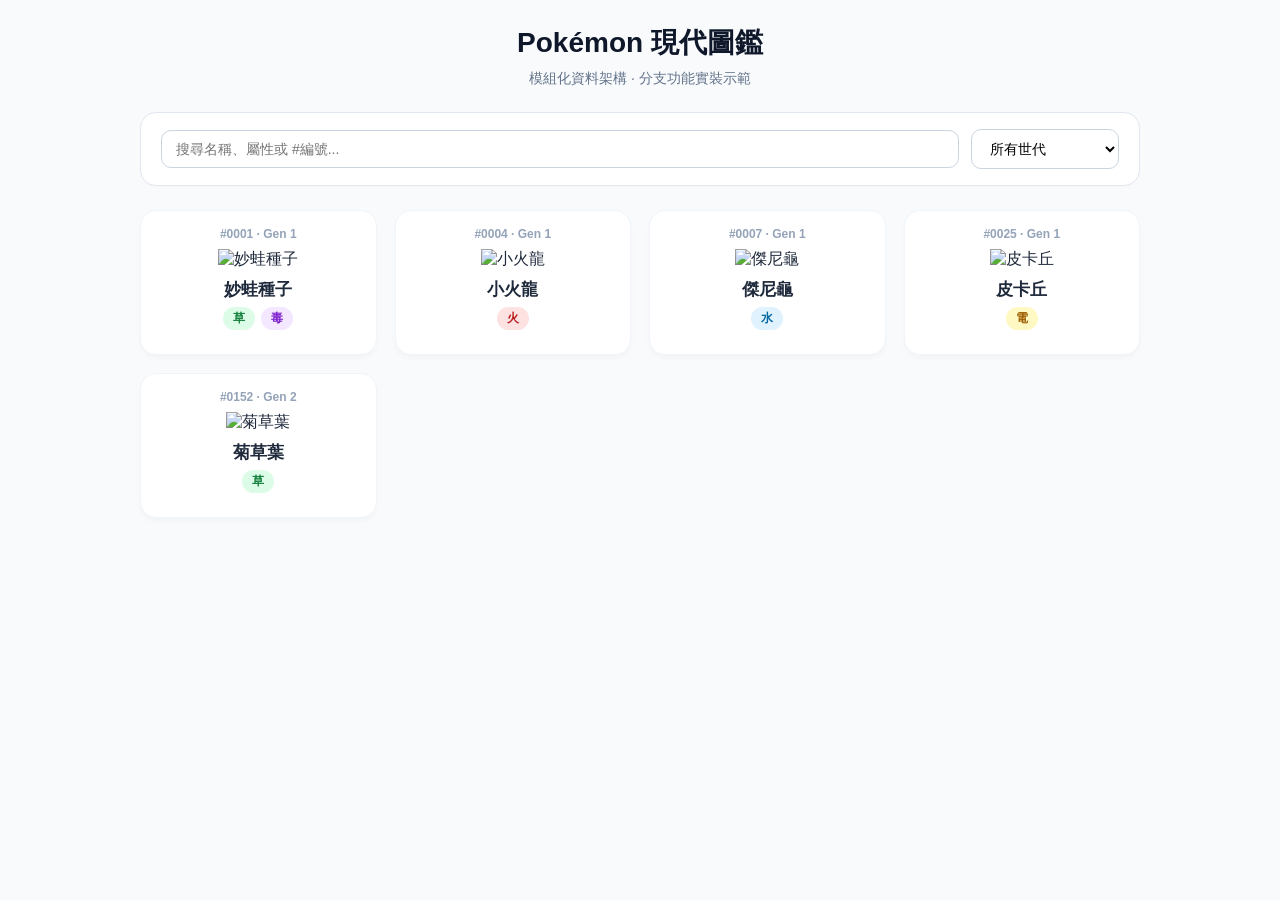
==== public/index.html @ a0d3658e "feat: 新增寶可夢卡片詳細彈窗與能力值長條圖" ====
<!DOCTYPE html>
<html lang="zh-TW">
<head>
  <meta charset="UTF-8">
  <meta name="viewport" content="width=device-width, initial-scale=1.0">
  <title>Pokémon 現代圖鑑系統</title>
  <style>
    * { box-sizing: border-box; margin: 0; padding: 0; font-family: -apple-system, BlinkMacSystemFont, "Segoe UI", Roboto, sans-serif; }
    body { background-color: #f8fafc; color: #1e293b; padding: 24px; }
    .container { max-width: 1000px; margin: 0 auto; }
    header { text-align: center; margin-bottom: 24px; }
    h1 { font-size: 28px; font-weight: 800; color: #0f172a; margin-bottom: 8px; }
    p.subtitle { font-size: 14px; color: #64748b; }
    
    .filter-panel { background: white; border: 1px solid #e2e8f0; border-radius: 16px; padding: 16px 20px; margin-bottom: 24px; box-shadow: 0 1px 3px rgba(0,0,0,0.02); display: flex; flex-wrap: wrap; gap: 12px; align-items: center; }
    input[type="text"] { flex: 1; min-width: 220px; padding: 10px 14px; border: 1px solid #cbd5e1; border-radius: 10px; font-size: 14px; outline: none; }
    input[type="text"]:focus { border-color: #3b82f6; }
    select { padding: 10px 14px; border: 1px solid #cbd5e1; border-radius: 10px; font-size: 14px; background: white; outline: none; cursor: pointer; }
    
    .grid { display: grid; grid-template-columns: repeat(auto-fill, minmax(220px, 1fr)); gap: 18px; }
    .card { background: white; border-radius: 16px; padding: 16px; border: 1px solid #f1f5f9; box-shadow: 0 4px 6px -1px rgba(0,0,0,0.03); text-align: center; cursor: pointer; transition: transform 0.15s ease, box-shadow 0.15s ease; position: relative; }
    .card:hover { transform: translateY(-4px); box-shadow: 0 10px 15px -3px rgba(0,0,0,0.06); }
    .card img { width: 130px; height: 130px; object-fit: contain; margin: 8px 0; }
    .dex-num { font-size: 12px; font-weight: 700; color: #94a3b8; }
    .name { font-size: 17px; font-weight: 700; color: #1e293b; margin-bottom: 6px; }
    .types { display: flex; justify-content: center; gap: 6px; margin-bottom: 8px; }
    .badge { padding: 3px 10px; border-radius: 20px; font-size: 12px; font-weight: 600; }
    
    .type-grass { background: #dcfce7; color: #15803d; }
    .type-poison { background: #f3e8ff; color: #7e22ce; }
    .type-fire { background: #fee2e2; color: #b91c1c; }
    .type-water { background: #e0f2fe; color: #0369a1; }
    .type-electric { background: #fef9c3; color: #a16207; }

    /* Modal 詳細視窗 */
    .modal-overlay { position: fixed; top: 0; left: 0; width: 100vw; height: 100vh; background: rgba(15, 23, 42, 0.4); display: none; justify-content: center; align-items: center; z-index: 100; backdrop-filter: blur(4px); }
    .modal-content { background: white; border-radius: 24px; max-width: 460px; width: 90%; padding: 24px; position: relative; box-shadow: 0 20px 25px -5px rgba(0,0,0,0.1); }
    .close-btn { position: absolute; top: 16px; right: 16px; border: none; background: #f1f5f9; width: 32px; height: 32px; border-radius: 50%; cursor: pointer; font-size: 16px; line-height: 32px; color: #64748b; }
    .stat-bar-container { margin: 8px 0; font-size: 13px; }
    .stat-label-row { display: flex; justify-content: space-between; margin-bottom: 2px; }
    .bar-bg { width: 100%; height: 8px; background: #f1f5f9; border-radius: 4px; overflow: hidden; }
    .bar-fill { height: 100%; background: #3b82f6; border-radius: 4px; }
  </style>
</head>
<body>
  <div class="container">
    <header>
      <h1>Pokémon 現代圖鑑</h1>
      <p class="subtitle">模組化資料架構 · 分支功能實裝示範</p>
    </header>

    <div class="filter-panel">
      <input type="text" id="searchInput" placeholder="搜尋名稱、屬性或 #編號...">
      <select id="genSelect">
        <option value="all">所有世代</option>
        <option value="1">第一世代 (關都)</option>
        <option value="2">第二世代 (城都)</option>
      </select>
    </div>

    <div class="grid" id="pokemonGrid"></div>
  </div>

  <!-- 詳細彈窗 -->
  <div class="modal-overlay" id="modalOverlay">
    <div class="modal-content" id="modalContent"></div>
  </div>

  <script>
    const pokemons = [
      { id: 1, name: "妙蛙種子", en: "Bulbasaur", gen: 1, types: ["草", "毒"], hp: 45, atk: 49, def: 49, spAtk: 65, spDef: 65, spd: 45, strong: ["水", "地面", "岩石"], weak: ["火", "冰", "飛行", "超能力"], img: "https://raw.githubusercontent.com/PokeAPI/sprites/master/sprites/pokemon/other/official-artwork/1.png" },
      { id: 4, name: "小火龍", en: "Charmander", gen: 1, types: ["火"], hp: 39, atk: 52, def: 43, spAtk: 60, spDef: 50, spd: 65, strong: ["草", "冰", "蟲", "鋼"], weak: ["水", "地面", "岩石"], img: "https://raw.githubusercontent.com/PokeAPI/sprites/master/sprites/pokemon/other/official-artwork/4.png" },
      { id: 7, name: "傑尼龜", en: "Squirtle", gen: 1, types: ["水"], hp: 44, atk: 48, def: 65, spAtk: 50, spDef: 64, spd: 43, strong: ["火", "地面", "岩石"], weak: ["電", "草"], img: "https://raw.githubusercontent.com/PokeAPI/sprites/master/sprites/pokemon/other/official-artwork/7.png" },
      { id: 25, name: "皮卡丘", en: "Pikachu", gen: 1, types: ["電"], hp: 35, atk: 55, def: 40, spAtk: 50, spDef: 50, spd: 90, strong: ["水", "飛行"], weak: ["地面"], img: "https://raw.githubusercontent.com/PokeAPI/sprites/master/sprites/pokemon/other/official-artwork/25.png" },
      { id: 152, name: "菊草葉", en: "Chikorita", gen: 2, types: ["草"], hp: 45, atk: 49, def: 65, spAtk: 49, spDef: 65, spd: 45, strong: ["水", "地面", "岩石"], weak: ["火", "冰", "飛行", "蟲", "毒"], img: "https://raw.githubusercontent.com/PokeAPI/sprites/master/sprites/pokemon/other/official-artwork/152.png" }
    ];

    const typeClassMap = { "草": "type-grass", "毒": "type-poison", "火": "type-fire", "水": "type-water", "電": "type-electric" };

    function render(list) {
      const grid = document.getElementById("pokemonGrid");
      grid.innerHTML = list.map(p => `
        <div class="card" onclick="openModal(${p.id})">
          <div class="dex-num">#${String(p.id).padStart(4, '0')} · Gen ${p.gen}</div>
          <img src="${p.img}" alt="${p.name}">
          <div class="name">${p.name}</div>
          <div class="types">
            ${p.types.map(t => `<span class="badge ${typeClassMap[t] || ''}">${t}</span>`).join('')}
          </div>
        </div>
      `).join('');
    }

    function openModal(id) {
      const p = pokemons.find(item => item.id === id);
      if (!p) return;
      const bst = p.hp + p.atk + p.def + p.spAtk + p.spDef + p.spd;
      const modal = document.getElementById("modalContent");
      modal.innerHTML = `
        <button class="close-btn" onclick="closeModal()">✕</button>
        <div style="text-align: center;">
          <div class="dex-num">#${String(p.id).padStart(4, '0')}</div>
          <h2 style="font-size:22px;margin:4px 0;">${p.name} <span style="font-size:14px;color:#94a3b8;font-weight:normal;">${p.en}</span></h2>
          <div class="types" style="margin-bottom:12px;">
            ${p.types.map(t => `<span class="badge ${typeClassMap[t] || ''}">${t}</span>`).join('')}
          </div>
          <img src="${p.img}" style="width:140px;height:140px;object-fit:contain;" />
        </div>
        
        <div style="margin-top:16px;">
          <div style="font-size:13px;font-weight:700;margin-bottom:6px;">能力值數據 (總合 BST: ${bst})</div>
          ${createStatRow("HP 生命值", p.hp)}
          ${createStatRow("攻擊力", p.atk)}
          ${createStatRow("防禦力", p.def)}
          ${createStatRow("速度", p.spd)}
        </div>

        <div style="margin-top:14px;padding-top:12px;border-top:1px solid #f1f5f9;display:flex;justify-content:space-between;font-size:12px;">
          <div><strong style="color:#15803d;">剋制優勢:</strong> ${p.strong.join(' ')}</div>
          <div><strong style="color:#b91c1c;">被剋弱點:</strong> ${p.weak.join(' ')}</div>
        </div>
      `;
      document.getElementById("modalOverlay").style.display = "flex";
    }

    function createStatRow(label, val) {
      const percent = Math.min(100, Math.round((val / 150) * 100));
      return `
        <div class="stat-bar-container">
          <div class="stat-label-row"><span>${label}</span><strong>${val}</strong></div>
          <div class="bar-bg"><div class="bar-fill" style="width:${percent}%;"></div></div>
        </div>
      `;
    }

    function closeModal() {
      document.getElementById("modalOverlay").style.display = "none";
    }

    document.getElementById("modalOverlay").addEventListener("click", (e) => {
      if (e.target.id === "modalOverlay") closeModal();
    });

    function filterData() {
      const q = document.getElementById("searchInput").value.trim().toLowerCase();
      const gen = document.getElementById("genSelect").value;
      const res = pokemons.filter(p => {
        const matchGen = gen === "all" || p.gen === Number(gen);
        const matchText = p.name.includes(q) || p.en.toLowerCase().includes(q) || p.types.some(t => t.includes(q)) || String(p.id).includes(q);
        return matchGen && matchText;
      });
      render(res);
    }

    document.getElementById("searchInput").addEventListener("input", filterData);
    document.getElementById("genSelect").addEventListener("change", filterData);
    render(pokemons);
  </script>
</body>
</html>
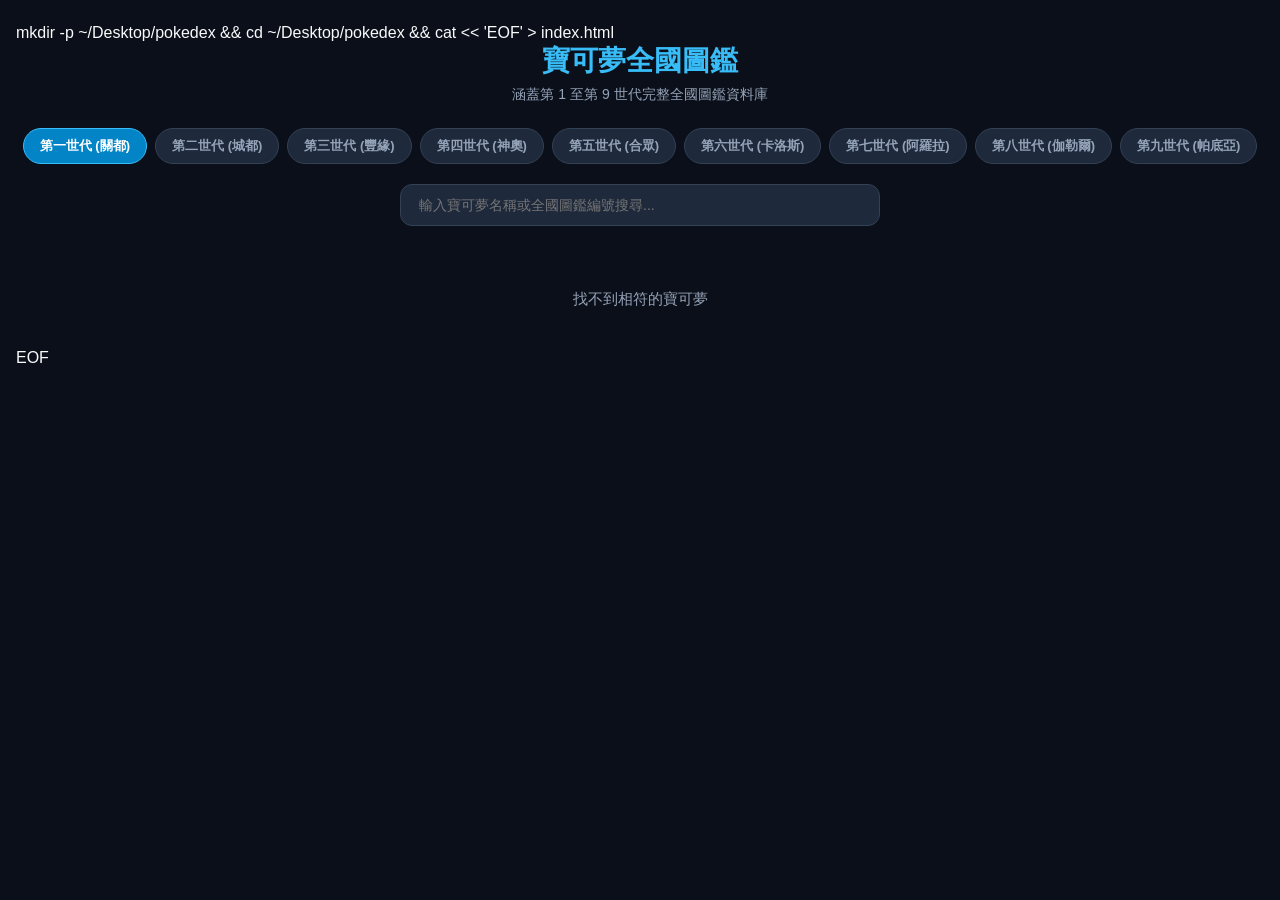
==== commit f3307100: "G1~Ｇ9 pokemon" ====
--- a/public/index.html
+++ b/public/index.html
@@ -1,160 +1,194 @@
+mkdir -p ~/Desktop/pokedex && cd ~/Desktop/pokedex && cat << 'EOF' > index.html
 <!DOCTYPE html>
 <html lang="zh-TW">
 <head>
   <meta charset="UTF-8">
   <meta name="viewport" content="width=device-width, initial-scale=1.0">
-  <title>Pokémon 現代圖鑑系統</title>
+  <title>寶可夢全世代全國圖鑑 (Gen 1 - Gen 9)</title>
   <style>
     * { box-sizing: border-box; margin: 0; padding: 0; font-family: -apple-system, BlinkMacSystemFont, "Segoe UI", Roboto, sans-serif; }
-    body { background-color: #f8fafc; color: #1e293b; padding: 24px; }
-    .container { max-width: 1000px; margin: 0 auto; }
+    body { background-color: #0b0f19; color: #f8fafc; padding: 24px 16px; min-height: 100vh; }
+    .container { max-width: 1240px; margin: 0 auto; }
     header { text-align: center; margin-bottom: 24px; }
-    h1 { font-size: 28px; font-weight: 800; color: #0f172a; margin-bottom: 8px; }
-    p.subtitle { font-size: 14px; color: #64748b; }
+    h1 { font-size: 28px; font-weight: 800; color: #38bdf8; margin-bottom: 6px; }
+    p.subtitle { font-size: 14px; color: #94a3b8; }
+
+    /* 世代選單 */
+    .gen-nav { display: flex; flex-wrap: wrap; justify-content: center; gap: 8px; margin-bottom: 20px; }
+    .gen-btn { background: #1e293b; color: #94a3b8; border: 1px solid #334155; padding: 8px 16px; border-radius: 20px; font-weight: 700; cursor: pointer; font-size: 13px; transition: all 0.2s ease; }
+    .gen-btn:hover { border-color: #38bdf8; color: #f8fafc; }
+    .gen-btn.active { background: #0284c7; color: #ffffff; border-color: #38bdf8; }
+
+    /* 搜尋列 */
+    .search-box { display: flex; justify-content: center; margin-bottom: 24px; }
+    .search-input { width: 100%; max-width: 480px; padding: 12px 18px; border-radius: 12px; background: #1e293b; border: 1px solid #334155; color: #f8fafc; font-size: 14px; outline: none; }
+    .search-input:focus { border-color: #38bdf8; }
+
+    /* 圖鑑卡片網格 */
+    .pokemon-grid { display: grid; grid-template-columns: repeat(auto-fill, minmax(220px, 1fr)); gap: 16px; }
+    .poke-card { background: #131b2e; border-radius: 16px; padding: 16px; border: 1px solid #233252; text-align: center; transition: transform 0.15s ease, border-color 0.15s ease; cursor: pointer; }
+    .poke-card:hover { transform: translateY(-3px); border-color: #38bdf8; }
+
+    .poke-id { font-size: 12px; font-weight: 700; color: #64748b; margin-bottom: 4px; }
+    .poke-img-wrap { width: 120px; height: 120px; margin: 0 auto 12px; background: #0b0f19; border-radius: 12px; display: flex; align-items: center; justify-content: center; padding: 8px; }
+    .poke-img { width: 100%; height: 100%; object-fit: contain; }
+    .poke-name { font-size: 16px; font-weight: 800; color: #f8fafc; margin-bottom: 8px; }
     
-    .filter-panel { background: white; border: 1px solid #e2e8f0; border-radius: 16px; padding: 16px 20px; margin-bottom: 24px; box-shadow: 0 1px 3px rgba(0,0,0,0.02); display: flex; flex-wrap: wrap; gap: 12px; align-items: center; }
-    input[type="text"] { flex: 1; min-width: 220px; padding: 10px 14px; border: 1px solid #cbd5e1; border-radius: 10px; font-size: 14px; outline: none; }
-    input[type="text"]:focus { border-color: #3b82f6; }
-    select { padding: 10px 14px; border: 1px solid #cbd5e1; border-radius: 10px; font-size: 14px; background: white; outline: none; cursor: pointer; }
-    
-    .grid { display: grid; grid-template-columns: repeat(auto-fill, minmax(220px, 1fr)); gap: 18px; }
-    .card { background: white; border-radius: 16px; padding: 16px; border: 1px solid #f1f5f9; box-shadow: 0 4px 6px -1px rgba(0,0,0,0.03); text-align: center; cursor: pointer; transition: transform 0.15s ease, box-shadow 0.15s ease; position: relative; }
-    .card:hover { transform: translateY(-4px); box-shadow: 0 10px 15px -3px rgba(0,0,0,0.06); }
-    .card img { width: 130px; height: 130px; object-fit: contain; margin: 8px 0; }
-    .dex-num { font-size: 12px; font-weight: 700; color: #94a3b8; }
-    .name { font-size: 17px; font-weight: 700; color: #1e293b; margin-bottom: 6px; }
-    .types { display: flex; justify-content: center; gap: 6px; margin-bottom: 8px; }
-    .badge { padding: 3px 10px; border-radius: 20px; font-size: 12px; font-weight: 600; }
-    
-    .type-grass { background: #dcfce7; color: #15803d; }
-    .type-poison { background: #f3e8ff; color: #7e22ce; }
-    .type-fire { background: #fee2e2; color: #b91c1c; }
-    .type-water { background: #e0f2fe; color: #0369a1; }
-    .type-electric { background: #fef9c3; color: #a16207; }
+    .type-tags { display: flex; justify-content: center; gap: 6px; flex-wrap: wrap; }
+    .type-tag { padding: 2px 8px; border-radius: 6px; font-size: 11px; font-weight: 700; color: #ffffff; }
 
-    /* Modal 詳細視窗 */
-    .modal-overlay { position: fixed; top: 0; left: 0; width: 100vw; height: 100vh; background: rgba(15, 23, 42, 0.4); display: none; justify-content: center; align-items: center; z-index: 100; backdrop-filter: blur(4px); }
-    .modal-content { background: white; border-radius: 24px; max-width: 460px; width: 90%; padding: 24px; position: relative; box-shadow: 0 20px 25px -5px rgba(0,0,0,0.1); }
-    .close-btn { position: absolute; top: 16px; right: 16px; border: none; background: #f1f5f9; width: 32px; height: 32px; border-radius: 50%; cursor: pointer; font-size: 16px; line-height: 32px; color: #64748b; }
-    .stat-bar-container { margin: 8px 0; font-size: 13px; }
-    .stat-label-row { display: flex; justify-content: space-between; margin-bottom: 2px; }
-    .bar-bg { width: 100%; height: 8px; background: #f1f5f9; border-radius: 4px; overflow: hidden; }
-    .bar-fill { height: 100%; background: #3b82f6; border-radius: 4px; }
+    /* 屬性顏色定義 */
+    .type-normal { background-color: #9fa19f; }
+    .type-fire { background-color: #e62829; }
+    .type-water { background-color: #2980ef; }
+    .type-grass { background-color: #3fa129; }
+    .type-electric { background-color: #fac000; color: #000; }
+    .type-ice { background-color: #3dcef3; color: #000; }
+    .type-fighting { background-color: #ff8000; }
+    .type-poison { background-color: #9141cb; }
+    .type-ground { background-color: #915121; }
+    .type-flying { background-color: #81b9ef; }
+    .type-psychic { background-color: #ef4179; }
+    .type-bug { background-color: #91a119; }
+    .type-rock { background-color: #afa981; }
+    .type-ghost { background-color: #704170; }
+    .type-dragon { background-color: #5060e1; }
+    .type-steel { background-color: #60a1b8; }
+    .type-dark { background-color: #50413f; }
+    .type-fairy { background-color: #ef70ef; }
+
+    .loading-text { text-align: center; color: #94a3b8; grid-column: 1 / -1; padding: 40px; font-size: 15px; }
   </style>
 </head>
 <body>
   <div class="container">
     <header>
-      <h1>Pokémon 現代圖鑑</h1>
-      <p class="subtitle">模組化資料架構 · 分支功能實裝示範</p>
+      <h1>寶可夢全國圖鑑</h1>
+      <p class="subtitle">涵蓋第 1 至第 9 世代完整全國圖鑑資料庫</p>
     </header>
 
-    <div class="filter-panel">
-      <input type="text" id="searchInput" placeholder="搜尋名稱、屬性或 #編號...">
-      <select id="genSelect">
-        <option value="all">所有世代</option>
-        <option value="1">第一世代 (關都)</option>
-        <option value="2">第二世代 (城都)</option>
-      </select>
+    <div class="gen-nav" id="genNav"></div>
+
+    <div class="search-box">
+      <input type="text" id="searchInput" class="search-input" placeholder="輸入寶可夢名稱或全國圖鑑編號搜尋...">
     </div>
 
-    <div class="grid" id="pokemonGrid"></div>
-  </div>
-
-  <!-- 詳細彈窗 -->
-  <div class="modal-overlay" id="modalOverlay">
-    <div class="modal-content" id="modalContent"></div>
+    <div class="pokemon-grid" id="pokemonGrid">
+      <div class="loading-text">載入圖鑑中...</div>
+    </div>
   </div>
 
   <script>
-    const pokemons = [
-      { id: 1, name: "妙蛙種子", en: "Bulbasaur", gen: 1, types: ["草", "毒"], hp: 45, atk: 49, def: 49, spAtk: 65, spDef: 65, spd: 45, strong: ["水", "地面", "岩石"], weak: ["火", "冰", "飛行", "超能力"], img: "https://raw.githubusercontent.com/PokeAPI/sprites/master/sprites/pokemon/other/official-artwork/1.png" },
-      { id: 4, name: "小火龍", en: "Charmander", gen: 1, types: ["火"], hp: 39, atk: 52, def: 43, spAtk: 60, spDef: 50, spd: 65, strong: ["草", "冰", "蟲", "鋼"], weak: ["水", "地面", "岩石"], img: "https://raw.githubusercontent.com/PokeAPI/sprites/master/sprites/pokemon/other/official-artwork/4.png" },
-      { id: 7, name: "傑尼龜", en: "Squirtle", gen: 1, types: ["水"], hp: 44, atk: 48, def: 65, spAtk: 50, spDef: 64, spd: 43, strong: ["火", "地面", "岩石"], weak: ["電", "草"], img: "https://raw.githubusercontent.com/PokeAPI/sprites/master/sprites/pokemon/other/official-artwork/7.png" },
-      { id: 25, name: "皮卡丘", en: "Pikachu", gen: 1, types: ["電"], hp: 35, atk: 55, def: 40, spAtk: 50, spDef: 50, spd: 90, strong: ["水", "飛行"], weak: ["地面"], img: "https://raw.githubusercontent.com/PokeAPI/sprites/master/sprites/pokemon/other/official-artwork/25.png" },
-      { id: 152, name: "菊草葉", en: "Chikorita", gen: 2, types: ["草"], hp: 45, atk: 49, def: 65, spAtk: 49, spDef: 65, spd: 45, strong: ["水", "地面", "岩石"], weak: ["火", "冰", "飛行", "蟲", "毒"], img: "https://raw.githubusercontent.com/PokeAPI/sprites/master/sprites/pokemon/other/official-artwork/152.png" }
+    const GENERATIONS = [
+      { gen: 1, name: "第一世代 (關都)", start: 1, end: 151 },
+      { gen: 2, name: "第二世代 (城都)", start: 152, end: 251 },
+      { gen: 3, name: "第三世代 (豐緣)", start: 252, end: 386 },
+      { gen: 4, name: "第四世代 (神奧)", start: 387, end: 493 },
+      { gen: 5, name: "第五世代 (合眾)", start: 494, end: 649 },
+      { gen: 6, name: "第六世代 (卡洛斯)", start: 650, end: 721 },
+      { gen: 7, name: "第七世代 (阿羅拉)", start: 722, end: 809 },
+      { gen: 8, name: "第八世代 (伽勒爾)", start: 810, end: 905 },
+      { gen: 9, name: "第九世代 (帕底亞)", start: 906, end: 1025 }
     ];
 
-    const typeClassMap = { "草": "type-grass", "毒": "type-poison", "火": "type-fire", "水": "type-water", "電": "type-electric" };
+    const TYPE_ZH = {
+      normal: "一般", fire: "火", water: "水", grass: "草", electric: "電",
+      ice: "冰", fighting: "格鬥", poison: "毒", ground: "地面", flying: "飛行",
+      psychic: "超能力", bug: "蟲", rock: "岩石", ghost: "幽靈", dragon: "龍",
+      steel: "鋼", dark: "惡", fairy: "妖精"
+    };
 
-    function render(list) {
+    let currentGen = GENERATIONS[0];
+    let pokemonList = [];
+
+    function initGenNav() {
+      const nav = document.getElementById("genNav");
+      nav.innerHTML = GENERATIONS.map((g, idx) => `
+        <button class="gen-btn ${idx === 0 ? 'active' : ''}" onclick="selectGen(${g.gen})">
+          ${g.name}
+        </button>
+      `).join("");
+    }
+
+    async function loadGeneration(genNum) {
+      currentGen = GENERATIONS.find(g => g.gen === genNum);
       const grid = document.getElementById("pokemonGrid");
+      grid.innerHTML = `<div class="loading-text">正在載入 ${currentGen.name} 資料...</div>`;
+
+      document.querySelectorAll(".gen-btn").forEach((btn, idx) => {
+        btn.classList.toggle("active", GENERATIONS[idx].gen === genNum);
+      });
+
+      pokemonList = [];
+      const promises = [];
+
+      for (let i = currentGen.start; i <= currentGen.end; i++) {
+        promises.push(
+          Promise.all([
+            fetch(`https://pokeapi.co/api/v2/pokemon/${i}`).then(res => res.json()),
+            fetch(`https://pokeapi.co/api/v2/pokemon-species/${i}`).then(res => res.json())
+          ]).then(([pokemon, species]) => {
+            const zhEntry = species.names.find(n => n.language.name === "zh-Hant" || n.language.name === "zh-Hans");
+            const zhName = zhEntry ? zhEntry.name : pokemon.name;
+
+            return {
+              id: pokemon.id,
+              name: zhName,
+              nameEn: pokemon.name,
+              img: pokemon.sprites.other["official-artwork"].front_default || pokemon.sprites.front_default,
+              types: pokemon.types.map(t => t.type.name)
+            };
+          }).catch(() => null)
+        );
+      }
+
+      const results = await Promise.all(promises);
+      pokemonList = results.filter(Boolean);
+      renderGrid(pokemonList);
+    }
+
+    function renderGrid(list) {
+      const grid = document.getElementById("pokemonGrid");
+      if (list.length === 0) {
+        grid.innerHTML = `<div class="loading-text">找不到相符的寶可夢</div>`;
+        return;
+      }
+
       grid.innerHTML = list.map(p => `
-        <div class="card" onclick="openModal(${p.id})">
-          <div class="dex-num">#${String(p.id).padStart(4, '0')} · Gen ${p.gen}</div>
-          <img src="${p.img}" alt="${p.name}">
-          <div class="name">${p.name}</div>
-          <div class="types">
-            ${p.types.map(t => `<span class="badge ${typeClassMap[t] || ''}">${t}</span>`).join('')}
+        <div class="poke-card">
+          <div class="poke-id">#${String(p.id).padStart(4, "0")}</div>
+          <div class="poke-img-wrap">
+            <img class="poke-img" src="${p.img}" alt="${p.name}" loading="lazy">
+          </div>
+          <div class="poke-name">${p.name}</div>
+          <div class="type-tags">
+            ${p.types.map(t => `<span class="type-tag type-${t}">${TYPE_ZH[t] || t}</span>`).join("")}
           </div>
         </div>
-      `).join('');
+      `).join("");
     }
 
-    function openModal(id) {
-      const p = pokemons.find(item => item.id === id);
-      if (!p) return;
-      const bst = p.hp + p.atk + p.def + p.spAtk + p.spDef + p.spd;
-      const modal = document.getElementById("modalContent");
-      modal.innerHTML = `
-        <button class="close-btn" onclick="closeModal()">✕</button>
-        <div style="text-align: center;">
-          <div class="dex-num">#${String(p.id).padStart(4, '0')}</div>
-          <h2 style="font-size:22px;margin:4px 0;">${p.name} <span style="font-size:14px;color:#94a3b8;font-weight:normal;">${p.en}</span></h2>
-          <div class="types" style="margin-bottom:12px;">
-            ${p.types.map(t => `<span class="badge ${typeClassMap[t] || ''}">${t}</span>`).join('')}
-          </div>
-          <img src="${p.img}" style="width:140px;height:140px;object-fit:contain;" />
-        </div>
-        
-        <div style="margin-top:16px;">
-          <div style="font-size:13px;font-weight:700;margin-bottom:6px;">能力值數據 (總合 BST: ${bst})</div>
-          ${createStatRow("HP 生命值", p.hp)}
-          ${createStatRow("攻擊力", p.atk)}
-          ${createStatRow("防禦力", p.def)}
-          ${createStatRow("速度", p.spd)}
-        </div>
+    document.getElementById("searchInput").addEventListener("input", (e) => {
+      const val = e.target.value.trim().toLowerCase();
+      if (!val) {
+        renderGrid(pokemonList);
+        return;
+      }
+      const filtered = pokemonList.filter(p => 
+        p.name.toLowerCase().includes(val) || 
+        p.nameEn.toLowerCase().includes(val) || 
+        String(p.id).includes(val)
+      );
+      renderGrid(filtered);
+    });
 
-        <div style="margin-top:14px;padding-top:12px;border-top:1px solid #f1f5f9;display:flex;justify-content:space-between;font-size:12px;">
-          <div><strong style="color:#15803d;">剋制優勢:</strong> ${p.strong.join(' ')}</div>
-          <div><strong style="color:#b91c1c;">被剋弱點:</strong> ${p.weak.join(' ')}</div>
-        </div>
-      `;
-      document.getElementById("modalOverlay").style.display = "flex";
+    function selectGen(genNum) {
+      loadGeneration(genNum);
     }
 
-    function createStatRow(label, val) {
-      const percent = Math.min(100, Math.round((val / 150) * 100));
-      return `
-        <div class="stat-bar-container">
-          <div class="stat-label-row"><span>${label}</span><strong>${val}</strong></div>
-          <div class="bar-bg"><div class="bar-fill" style="width:${percent}%;"></div></div>
-        </div>
-      `;
-    }
-
-    function closeModal() {
-      document.getElementById("modalOverlay").style.display = "none";
-    }
-
-    document.getElementById("modalOverlay").addEventListener("click", (e) => {
-      if (e.target.id === "modalOverlay") closeModal();
-    });
-
-    function filterData() {
-      const q = document.getElementById("searchInput").value.trim().toLowerCase();
-      const gen = document.getElementById("genSelect").value;
-      const res = pokemons.filter(p => {
-        const matchGen = gen === "all" || p.gen === Number(gen);
-        const matchText = p.name.includes(q) || p.en.toLowerCase().includes(q) || p.types.some(t => t.includes(q)) || String(p.id).includes(q);
-        return matchGen && matchText;
-      });
-      render(res);
-    }
-
-    document.getElementById("searchInput").addEventListener("input", filterData);
-    document.getElementById("genSelect").addEventListener("change", filterData);
-    render(pokemons);
+    initGenNav();
+    loadGeneration(1);
   </script>
 </body>
-</html>+</html>
+EOF
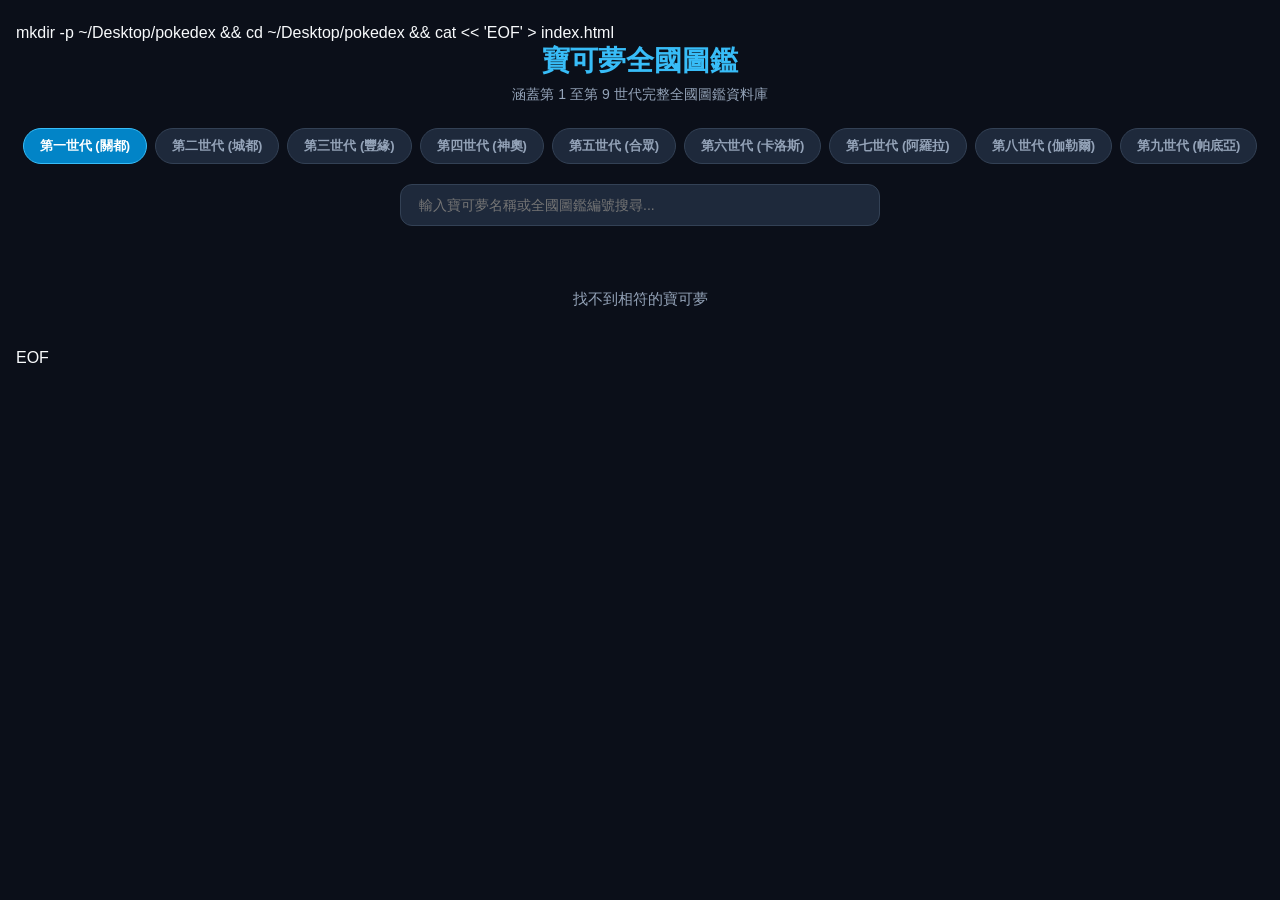
==== commit 25ea45cb: "Edit index.html" ====
--- a/public/index.html
+++ b/public/index.html
@@ -59,7 +59,9 @@
 
     .loading-text { text-align: center; color: #94a3b8; grid-column: 1 / -1; padding: 40px; font-size: 15px; }
   </style>
+  <link rel="stylesheet" href="css/modal.css">
 </head>
+<script src="js/modal.js"></script>
 <body>
   <div class="container">
     <header>
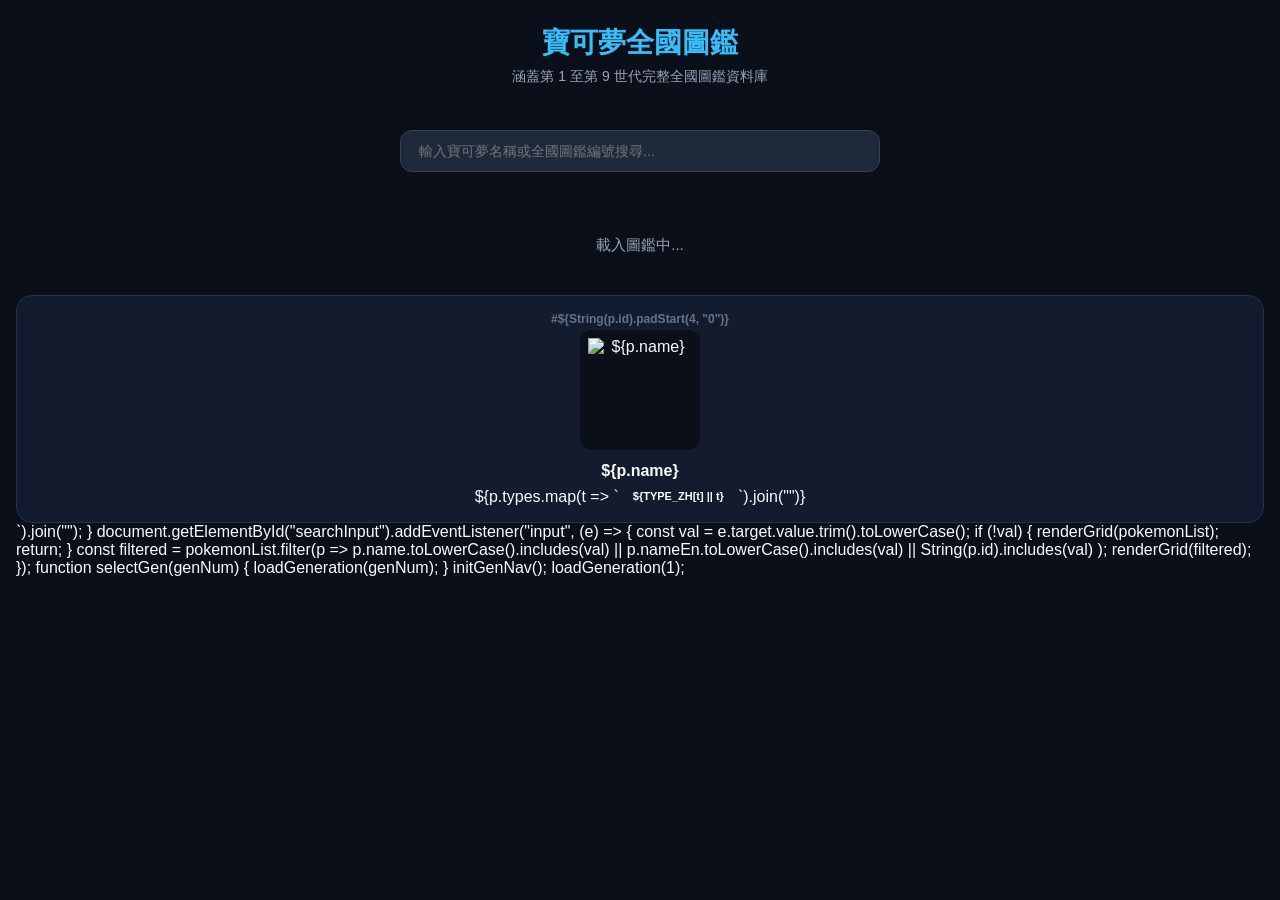
==== commit 419a3af2: "Edit index.html" ====
--- a/public/index.html
+++ b/public/index.html
@@ -1,4 +1,3 @@
-mkdir -p ~/Desktop/pokedex && cd ~/Desktop/pokedex && cat << 'EOF' > index.html
 <!DOCTYPE html>
 <html lang="zh-TW">
 <head>
@@ -61,7 +60,6 @@
   </style>
   <link rel="stylesheet" href="css/modal.css">
 </head>
-<script src="js/modal.js"></script>
 <body>
   <div class="container">
     <header>
@@ -157,7 +155,8 @@
       }
 
       grid.innerHTML = list.map(p => `
-        <div class="poke-card">
+        <div class="poke-card"><script src="js/modal.js"></script>
+        <div class="poke-card" onclick="ModalModule.open(${p.id})">
           <div class="poke-id">#${String(p.id).padStart(4, "0")}</div>
           <div class="poke-img-wrap">
             <img class="poke-img" src="${p.img}" alt="${p.name}" loading="lazy">
@@ -191,6 +190,6 @@
     initGenNav();
     loadGeneration(1);
   </script>
+  <script src="js/modal.js"></script>
 </body>
-</html>
-EOF+</html>
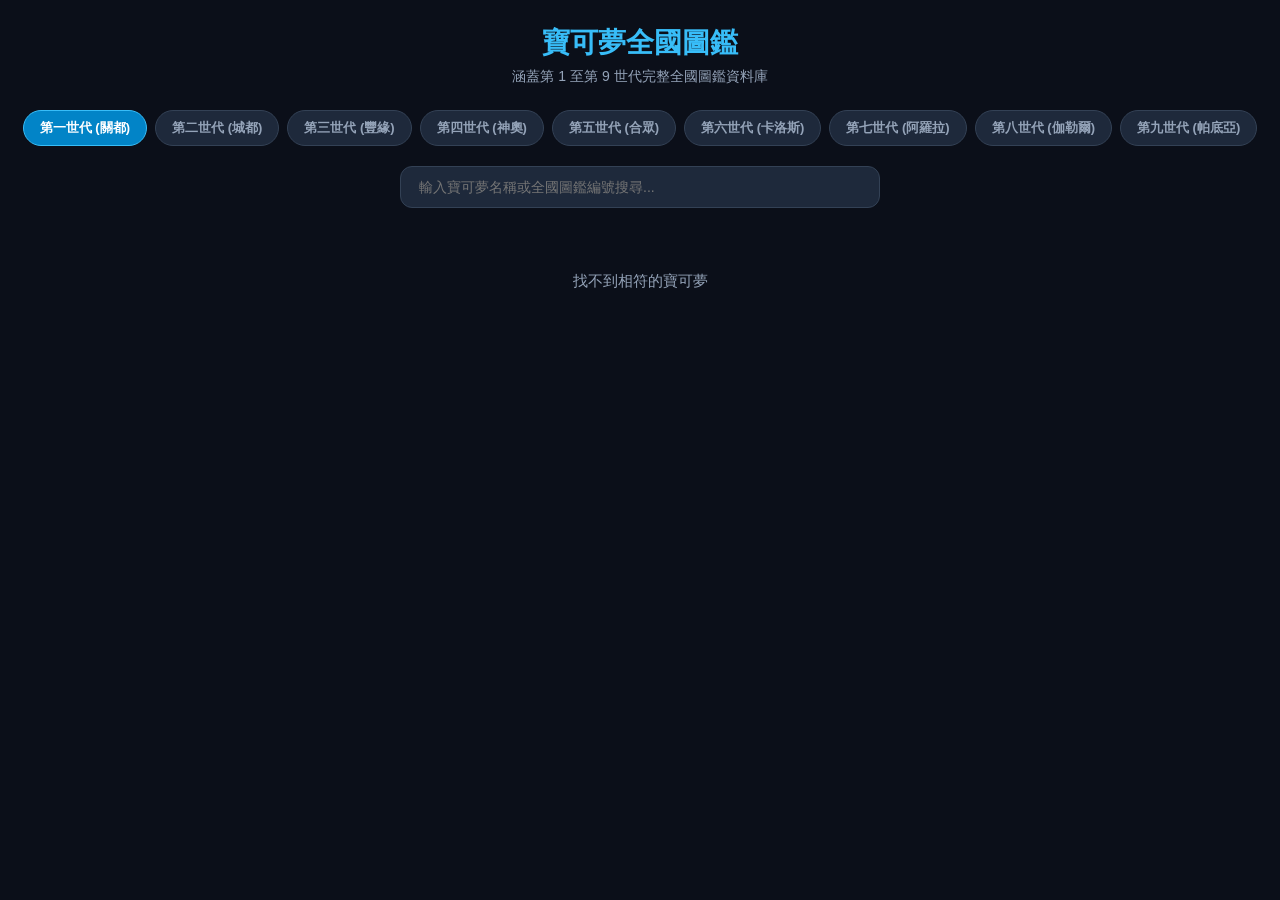
==== commit 802e8841: "fix: repair HTML syntax and restore modular modal" ====
--- a/public/index.html
+++ b/public/index.html
@@ -12,18 +12,15 @@
     h1 { font-size: 28px; font-weight: 800; color: #38bdf8; margin-bottom: 6px; }
     p.subtitle { font-size: 14px; color: #94a3b8; }
 
-    /* 世代選單 */
     .gen-nav { display: flex; flex-wrap: wrap; justify-content: center; gap: 8px; margin-bottom: 20px; }
     .gen-btn { background: #1e293b; color: #94a3b8; border: 1px solid #334155; padding: 8px 16px; border-radius: 20px; font-weight: 700; cursor: pointer; font-size: 13px; transition: all 0.2s ease; }
     .gen-btn:hover { border-color: #38bdf8; color: #f8fafc; }
     .gen-btn.active { background: #0284c7; color: #ffffff; border-color: #38bdf8; }
 
-    /* 搜尋列 */
     .search-box { display: flex; justify-content: center; margin-bottom: 24px; }
     .search-input { width: 100%; max-width: 480px; padding: 12px 18px; border-radius: 12px; background: #1e293b; border: 1px solid #334155; color: #f8fafc; font-size: 14px; outline: none; }
     .search-input:focus { border-color: #38bdf8; }
 
-    /* 圖鑑卡片網格 */
     .pokemon-grid { display: grid; grid-template-columns: repeat(auto-fill, minmax(220px, 1fr)); gap: 16px; }
     .poke-card { background: #131b2e; border-radius: 16px; padding: 16px; border: 1px solid #233252; text-align: center; transition: transform 0.15s ease, border-color 0.15s ease; cursor: pointer; }
     .poke-card:hover { transform: translateY(-3px); border-color: #38bdf8; }
@@ -36,7 +33,6 @@
     .type-tags { display: flex; justify-content: center; gap: 6px; flex-wrap: wrap; }
     .type-tag { padding: 2px 8px; border-radius: 6px; font-size: 11px; font-weight: 700; color: #ffffff; }
 
-    /* 屬性顏色定義 */
     .type-normal { background-color: #9fa19f; }
     .type-fire { background-color: #e62829; }
     .type-water { background-color: #2980ef; }
@@ -155,7 +151,6 @@
       }
 
       grid.innerHTML = list.map(p => `
-        <div class="poke-card"><script src="js/modal.js"></script>
         <div class="poke-card" onclick="ModalModule.open(${p.id})">
           <div class="poke-id">#${String(p.id).padStart(4, "0")}</div>
           <div class="poke-img-wrap">
@@ -192,4 +187,4 @@
   </script>
   <script src="js/modal.js"></script>
 </body>
-</html>+</html>
--- a/public/css/modal.css
+++ b/public/css/modal.css
@@ -0,0 +1,59 @@
+/* Modal 彈窗獨立樣式模組 */
+.modal-overlay {
+  display: none;
+  position: fixed;
+  top: 0; left: 0; width: 100%; height: 100%;
+  background: rgba(0, 0, 0, 0.7);
+  z-index: 1000;
+  justify-content: center;
+  align-items: center;
+}
+
+.modal-content {
+  background: #ffffff;
+  border-radius: 16px;
+  width: 90%;
+  max-width: 480px;
+  padding: 24px;
+  position: relative;
+  box-shadow: 0 10px 25px rgba(0, 0, 0, 0.3);
+  max-height: 85vh;
+  overflow-y: auto;
+}
+
+.modal-close {
+  position: absolute;
+  top: 16px; right: 16px;
+  font-size: 24px;
+  cursor: pointer;
+  border: none;
+  background: none;
+  line-height: 1;
+}
+
+.stat-row {
+  display: flex;
+  align-items: center;
+  margin: 8px 0;
+}
+
+.stat-name { width: 90px; font-weight: bold; font-size: 13px; }
+
+.stat-bar-bg {
+  flex-grow: 1;
+  background: #eeeeee;
+  height: 12px;
+  border-radius: 6px;
+  overflow: hidden;
+  margin: 0 10px;
+}
+
+.stat-bar-fill {
+  height: 100%;
+  background: #4caf50;
+  border-radius: 6px;
+  width: 0%;
+  transition: width 0.4s ease;
+}
+
+.stat-val { width: 35px; text-align: right; font-size: 13px; }
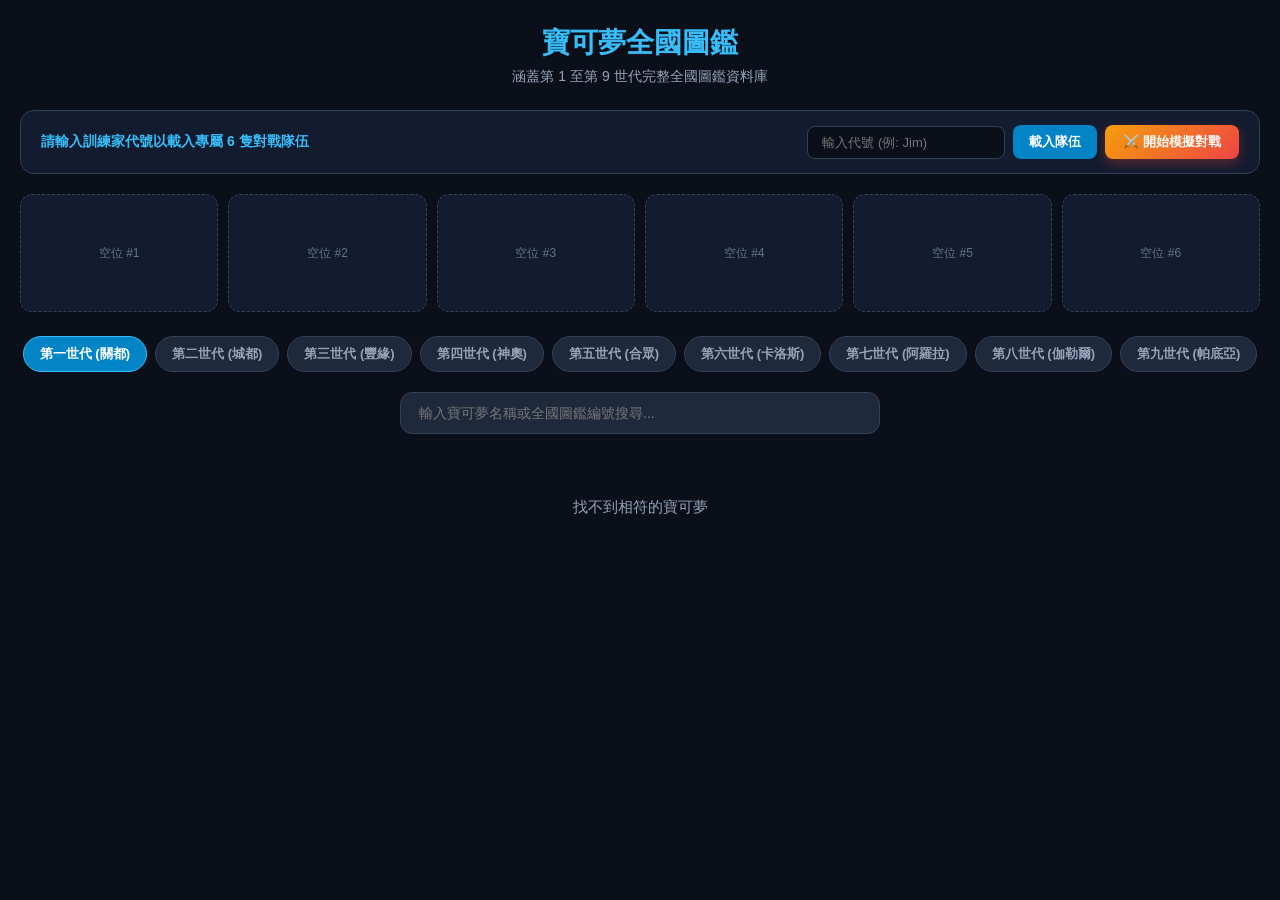
==== commit 6cecf754: "完成 Python FastAPI 後端與 6v6 模擬對戰及賽後數據復盤系統" ====
--- a/public/index.html
+++ b/public/index.html
@@ -55,6 +55,8 @@
     .loading-text { text-align: center; color: #94a3b8; grid-column: 1 / -1; padding: 40px; font-size: 15px; }
   </style>
   <link rel="stylesheet" href="css/modal.css">
+  <link rel="stylesheet" href="css/team.css">
+  <link rel="stylesheet" href="css/battle.css">
 </head>
 <body>
   <div class="container">
@@ -186,5 +188,7 @@
     loadGeneration(1);
   </script>
   <script src="js/modal.js"></script>
+  <script src="js/team.js"></script>
+  <script src="js/battle.js"></script>
 </body>
 </html>
--- a/public/css/team.css
+++ b/public/css/team.css
@@ -0,0 +1,172 @@
+.trainer-bar {
+  background: #131b2e;
+  border: 1px solid #334155;
+  border-radius: 14px;
+  padding: 14px 20px;
+  margin-bottom: 20px;
+  display: flex;
+  flex-wrap: wrap;
+  justify-content: space-between;
+  align-items: center;
+  gap: 12px;
+}
+.trainer-login-group { display: flex; align-items: center; gap: 8px; }
+.trainer-input {
+  padding: 8px 14px;
+  border-radius: 8px;
+  background: #0b0f19;
+  border: 1px solid #334155;
+  color: #f8fafc;
+  font-size: 13px;
+  outline: none;
+}
+.trainer-input:focus { border-color: #38bdf8; }
+.trainer-btn {
+  background: #0284c7;
+  color: #fff;
+  border: none;
+  padding: 8px 16px;
+  border-radius: 8px;
+  font-weight: 700;
+  font-size: 13px;
+  cursor: pointer;
+  transition: background 0.15s ease;
+}
+.trainer-btn:hover { background: #0369a1; }
+
+.team-slots-grid {
+  display: grid;
+  grid-template-columns: repeat(auto-fit, minmax(150px, 1fr));
+  gap: 10px;
+  margin-bottom: 24px;
+}
+.team-slot {
+  background: #131b2e;
+  border: 1px dashed #334155;
+  border-radius: 12px;
+  padding: 10px;
+  text-align: center;
+  position: relative;
+  min-height: 118px;
+  display: flex;
+  flex-direction: column;
+  justify-content: center;
+  align-items: center;
+}
+.team-slot.filled { border-style: solid; border-color: #38bdf8; cursor: pointer; }
+.team-slot.filled:hover { background: #1e293b; }
+.slot-remove {
+  position: absolute;
+  top: 6px; right: 8px;
+  background: rgba(239, 68, 68, 0.85);
+  color: #fff;
+  border: none;
+  border-radius: 50%;
+  width: 20px; height: 20px;
+  font-size: 12px;
+  cursor: pointer;
+  line-height: 1;
+}
+.slot-remove:hover { background: #ef4444; }
+.slot-img { width: 56px; height: 56px; object-fit: contain; }
+.slot-name { font-size: 14px; font-weight: 800; margin-top: 4px; color: #f8fafc; }
+.slot-sub { font-size: 11px; color: #38bdf8; margin-top: 2px; }
+
+/* 自動消失吐司通知 (Toast) */
+.toast-container {
+  position: fixed;
+  top: 20px; right: 20px;
+  z-index: 9999;
+  display: flex;
+  flex-direction: column;
+  gap: 10px;
+  pointer-events: none;
+}
+.toast-msg {
+  background: #1e293b;
+  color: #f8fafc;
+  border-left: 4px solid #38bdf8;
+  padding: 12px 18px;
+  border-radius: 10px;
+  font-size: 13px;
+  font-weight: 700;
+  box-shadow: 0 8px 20px rgba(0, 0, 0, 0.45);
+  animation: toastSlideIn 0.25s ease, toastFadeOut 0.3s ease 2.2s forwards;
+}
+.toast-msg.success { border-left-color: #4ade80; }
+.toast-msg.warn { border-left-color: #facc15; }
+.toast-msg.error { border-left-color: #ef4444; }
+
+@keyframes toastSlideIn {
+  from { opacity: 0; transform: translateX(30px); }
+  to { opacity: 1; transform: translateX(0); }
+}
+@keyframes toastFadeOut {
+  from { opacity: 1; transform: translateY(0); }
+  to { opacity: 0; transform: translateY(-10px); }
+}
+
+/* 直覺式雙欄配招介面 */
+.equipped-grid {
+  display: grid;
+  grid-template-columns: repeat(2, 1fr);
+  gap: 8px;
+  margin-bottom: 14px;
+}
+.equipped-slot {
+  background: #0f172a;
+  border: 1px solid #38bdf8;
+  border-radius: 10px;
+  padding: 8px 10px;
+  position: relative;
+  text-align: left;
+}
+.equipped-slot.empty {
+  border: 1px dashed #334155;
+  display: flex;
+  align-items: center;
+  justify-content: center;
+  color: #64748b;
+  font-size: 12px;
+  min-height: 52px;
+}
+.move-cancel-btn {
+  position: absolute;
+  top: 6px; right: 6px;
+  background: #334155;
+  color: #f8fafc;
+  border: none;
+  border-radius: 6px;
+  width: 20px; height: 20px;
+  font-size: 12px;
+  cursor: pointer;
+  line-height: 1;
+}
+.move-cancel-btn:hover { background: #ef4444; }
+
+.pool-grid {
+  display: grid;
+  grid-template-columns: repeat(2, 1fr);
+  gap: 8px;
+  max-height: 230px;
+  overflow-y: auto;
+  padding-right: 4px;
+}
+.pool-card {
+  background: #1e293b;
+  border: 1px solid #334155;
+  border-radius: 10px;
+  padding: 8px 10px;
+  text-align: left;
+  cursor: pointer;
+  transition: all 0.15s ease;
+}
+.pool-card:hover:not(.disabled) {
+  border-color: #38bdf8;
+  background: #26354d;
+}
+.pool-card.disabled {
+  opacity: 0.42;
+  cursor: not-allowed;
+  border-color: #1e293b;
+}
--- a/public/css/battle.css
+++ b/public/css/battle.css
@@ -0,0 +1,242 @@
+.battle-launch-btn {
+  background: linear-gradient(135deg, #f59e0b, #ef4444);
+  color: #fff;
+  border: none;
+  padding: 8px 18px;
+  border-radius: 8px;
+  font-weight: 800;
+  font-size: 13px;
+  cursor: pointer;
+  box-shadow: 0 4px 12px rgba(239, 68, 68, 0.35);
+  transition: transform 0.15s ease;
+}
+.battle-launch-btn:hover { transform: scale(1.04); }
+
+.arena-overlay {
+  display: none;
+  position: fixed;
+  inset: 0;
+  background: rgba(6, 10, 19, 0.94);
+  z-index: 2000;
+  justify-content: center;
+  align-items: center;
+  padding: 12px;
+}
+.arena-box {
+  background: #111827;
+  border: 1px solid #38bdf8;
+  border-radius: 18px;
+  width: 100%;
+  max-width: 920px;
+  max-height: 96vh;
+  overflow-y: auto;
+  padding: 16px 20px;
+  position: relative;
+  box-shadow: 0 20px 50px rgba(0,0,0,0.8);
+}
+
+/* 寬螢幕大型面對面斜對角競技場 */
+.battle-stage-diagonal {
+  background: radial-gradient(circle at 65% 30%, #1e293b 0%, #0f172a 55%, #070b14 100%);
+  border: 1px solid #233252;
+  border-radius: 16px;
+  height: 380px;
+  position: relative;
+  overflow: hidden;
+  margin-bottom: 10px;
+}
+
+.enemy-zone {
+  position: absolute;
+  top: 24px;
+  right: 45px;
+  display: flex;
+  align-items: center;
+  gap: 20px;
+}
+.player-zone {
+  position: absolute;
+  bottom: 16px;
+  left: 45px;
+  display: flex;
+  align-items: center;
+  gap: 20px;
+}
+
+.hud-box {
+  background: rgba(15, 23, 42, 0.92);
+  border: 1px solid #334155;
+  border-radius: 12px;
+  padding: 10px 16px;
+  min-width: 220px;
+  box-shadow: 0 6px 16px rgba(0,0,0,0.45);
+}
+.hp-bar-wrap {
+  background: #0b0f19;
+  border: 1px solid #334155;
+  height: 11px;
+  border-radius: 6px;
+  overflow: hidden;
+  margin: 6px 0 4px;
+}
+.hp-bar-fill {
+  height: 100%;
+  background: #4ade80;
+  transition: width 0.35s ease, background-color 0.3s ease;
+}
+
+.platform-oval {
+  position: relative;
+  display: flex;
+  justify-content: center;
+  align-items: center;
+}
+.platform-oval::after {
+  content: "";
+  position: absolute;
+  bottom: 4px;
+  width: 145px;
+  height: 32px;
+  background: radial-gradient(ellipse at center, rgba(56, 189, 248, 0.32) 0%, transparent 72%);
+  border-radius: 50%;
+  z-index: 0;
+}
+.sprite-enemy {
+  width: 148px;
+  height: 148px;
+  object-fit: contain;
+  position: relative;
+  z-index: 1;
+}
+.sprite-player {
+  width: 175px;
+  height: 175px;
+  object-fit: contain;
+  position: relative;
+  z-index: 1;
+}
+
+/* 飄浮傷害數字特效 */
+.floating-dmg {
+  position: absolute;
+  top: -10px;
+  font-size: 26px;
+  font-weight: 900;
+  color: #ef4444;
+  text-shadow: 0 2px 8px rgba(0,0,0,0.9), 0 0 12px rgba(239,68,68,0.6);
+  z-index: 10;
+  pointer-events: none;
+  animation: floatUpDmg 0.85s ease-out forwards;
+}
+@keyframes floatUpDmg {
+  0% { opacity: 1; transform: translateY(0) scale(0.8); }
+  30% { transform: translateY(-18px) scale(1.2); }
+  100% { opacity: 0; transform: translateY(-42px) scale(1); }
+}
+
+/* 大幅度斜對角衝刺與受擊動畫 */
+.anim-diagonal-player-atk { animation: diagPlayerAtk 0.44s ease; }
+.anim-diagonal-enemy-atk { animation: diagEnemyAtk 0.44s ease; }
+.anim-hit-shake { animation: hitShake 0.42s ease; }
+
+@keyframes diagPlayerAtk {
+  0% { transform: translate(0, 0) scale(1); }
+  45% { transform: translate(175px, -95px) scale(1.15); }
+  100% { transform: translate(0, 0) scale(1); }
+}
+@keyframes diagEnemyAtk {
+  0% { transform: translate(0, 0) scale(1); }
+  45% { transform: translate(-175px, 95px) scale(1.15); }
+  100% { transform: translate(0, 0) scale(1); }
+}
+@keyframes hitShake {
+  0%, 100% { transform: translateX(0); filter: none; }
+  20% { transform: translateX(-12px); filter: brightness(2.5) sepia(1) hue-rotate(-50deg) saturate(5); }
+  40% { transform: translateX(12px); }
+  60% { transform: translateX(-9px); }
+  80% { transform: translateX(9px); }
+}
+
+/* 精簡型戰報列 */
+.battle-log-compact {
+  background: #0b0f19;
+  border: 1px solid #233252;
+  border-radius: 10px;
+  padding: 8px 14px;
+  height: 54px;
+  overflow-y: auto;
+  font-size: 13px;
+  color: #e2e8f0;
+  line-height: 1.5;
+  margin-bottom: 10px;
+}
+
+/* 左右並排緊湊操作底座 */
+.control-deck {
+  display: grid;
+  grid-template-columns: 1.45fr 1fr;
+  gap: 12px;
+  align-items: stretch;
+}
+.moves-action-grid {
+  display: grid;
+  grid-template-columns: repeat(2, 1fr);
+  gap: 8px;
+}
+.move-action-btn {
+  background: #1e293b;
+  border: 1px solid #334155;
+  color: #f8fafc;
+  padding: 8px 12px;
+  border-radius: 10px;
+  text-align: left;
+  cursor: pointer;
+  transition: all 0.15s ease;
+}
+.move-action-btn:hover:not(:disabled) { border-color: #38bdf8; background: #26354d; }
+.move-action-btn:disabled { opacity: 0.45; cursor: not-allowed; }
+
+.switch-panel-compact {
+  background: #0f172a;
+  border: 1px solid #1e293b;
+  border-radius: 10px;
+  padding: 8px 10px;
+  display: flex;
+  flex-direction: column;
+  justify-content: space-between;
+}
+.switch-list {
+  display: grid;
+  grid-template-columns: repeat(2, 1fr);
+  gap: 6px;
+  margin-top: 6px;
+}
+.switch-chip {
+  background: #1e293b;
+  border: 1px solid #334155;
+  color: #f8fafc;
+  padding: 4px 8px;
+  border-radius: 8px;
+  font-size: 11px;
+  font-weight: 700;
+  display: flex;
+  align-items: center;
+  justify-content: space-between;
+  cursor: pointer;
+}
+.switch-chip:hover:not(:disabled) { border-color: #4ade80; background: #26354d; }
+.switch-chip.active { border-color: #38bdf8; background: #0c4a6e; cursor: default; }
+.switch-chip:disabled { opacity: 0.4; cursor: not-allowed; }
+
+.report-table {
+  width: 100%;
+  border-collapse: collapse;
+  font-size: 12px;
+  margin-top: 8px;
+}
+.report-table th, .report-table td {
+  padding: 8px;
+  border-bottom: 1px solid #1e293b;
+  text-align: left;
+}
+.report-table th { color: #94a3b8; font-weight: 700; }
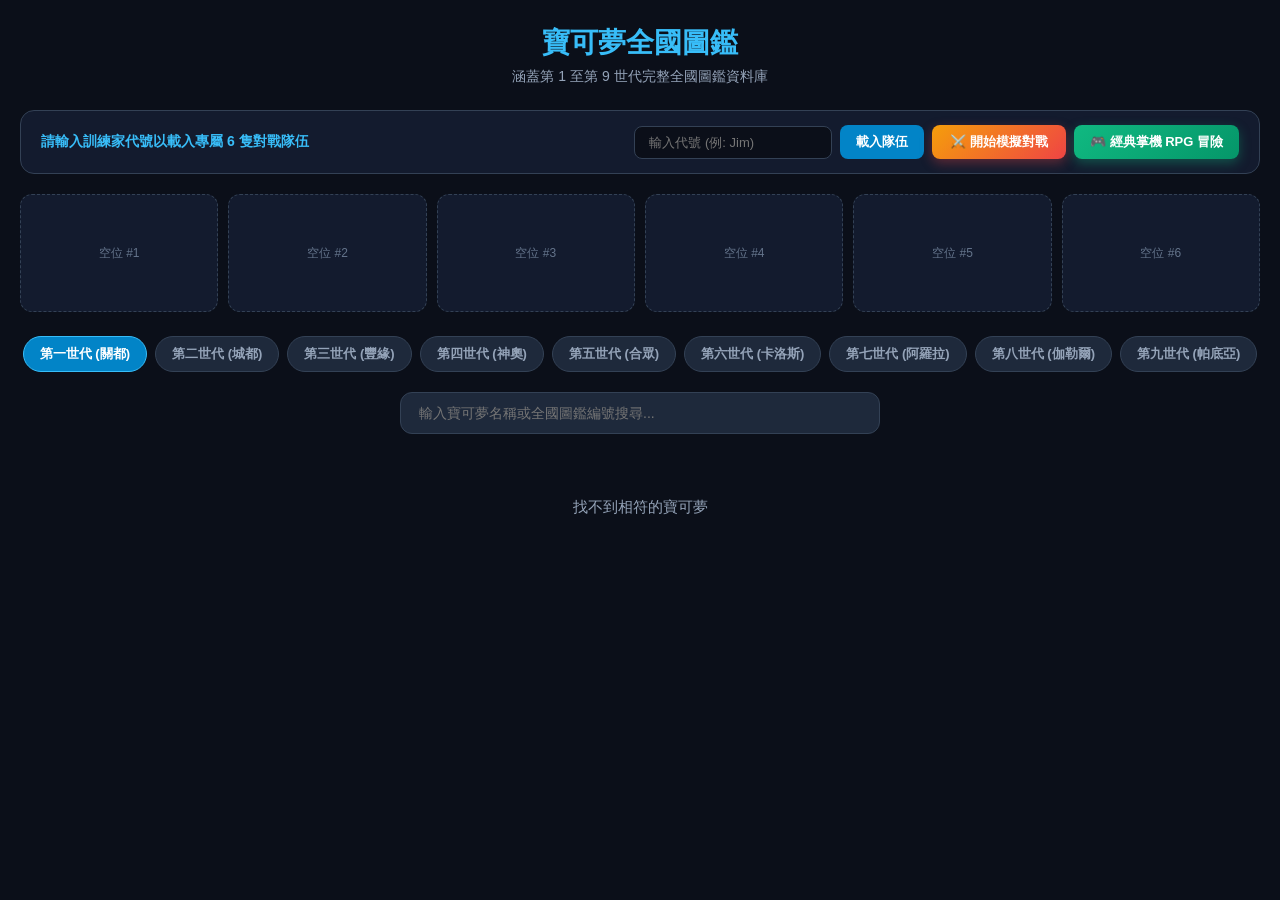
==== commit e6c3488f: "backup: save pokopia rpg progress" ====
--- a/public/index.html
+++ b/public/index.html
@@ -57,6 +57,8 @@
   <link rel="stylesheet" href="css/modal.css">
   <link rel="stylesheet" href="css/team.css">
   <link rel="stylesheet" href="css/battle.css">
+  <link rel="stylesheet" href="css/vfx.css">
+  <link rel="stylesheet" href="css/rpg_map.css">
 </head>
 <body>
   <div class="container">
@@ -190,5 +192,7 @@
   <script src="js/modal.js"></script>
   <script src="js/team.js"></script>
   <script src="js/battle.js"></script>
+  <script src="js/vfx.js"></script>
+  <script src="js/rpg_map.js"></script>
 </body>
 </html>
--- a/public/css/vfx.css
+++ b/public/css/vfx.css
@@ -0,0 +1,110 @@
+/* 18 屬性專屬特效覆蓋層 */
+.vfx-layer {
+  position: absolute;
+  inset: 0;
+  pointer-events: none;
+  z-index: 15;
+  overflow: hidden;
+}
+
+/* 投射物 / 衝擊波核心 */
+.vfx-projectile {
+  position: absolute;
+  width: 64px;
+  height: 64px;
+  border-radius: 50%;
+  transform: translate(-50%, -50%);
+}
+
+/* 火系：爆裂火球 */
+.vfx-fire {
+  background: radial-gradient(circle, #fef08a 10%, #f97316 55%, #dc2626 90%, transparent 100%);
+  box-shadow: 0 0 28px #f97316, 0 0 50px #ef4444;
+  animation: vfxBurst 0.55s ease-out forwards;
+}
+
+/* 水系：高壓水渦 */
+.vfx-water {
+  background: radial-gradient(circle, #e0f2fe 15%, #38bdf8 55%, #0284c7 90%, transparent 100%);
+  box-shadow: 0 0 28px #38bdf8, 0 0 45px #0369a1;
+  animation: vfxWave 0.55s ease-out forwards;
+}
+
+/* 電系：高壓閃電落雷 */
+.vfx-electric {
+  width: 14px;
+  height: 190px;
+  border-radius: 4px;
+  background: linear-gradient(180deg, #ffffff 0%, #fef08a 50%, #eab308 100%);
+  box-shadow: 0 0 30px #facc15, 0 0 60px #fef08a;
+  animation: vfxLightning 0.45s ease-out forwards;
+}
+
+/* 草系：飛葉旋風 */
+.vfx-grass {
+  background: conic-gradient(from 0deg, #4ade80, #16a34a, #bbf7d0, #15803d, #4ade80);
+  box-shadow: 0 0 24px #4ade80;
+  animation: vfxSpinSlash 0.55s ease-out forwards;
+}
+
+/* 冰系：寒冰結晶爆破 */
+.vfx-ice {
+  background: radial-gradient(circle, #ffffff 20%, #a5f3fc 60%, #06b6d4 90%, transparent 100%);
+  clip-path: polygon(50% 0%, 65% 35%, 100% 50%, 65% 65%, 50% 100%, 35% 65%, 0% 50%, 35% 35%);
+  box-shadow: 0 0 25px #67e8f9;
+  animation: vfxBurst 0.55s ease-out forwards;
+}
+
+/* 超能力 / 妖精 / 幽靈 / 龍系：能量波動環 */
+.vfx-psychic, .vfx-fairy, .vfx-ghost, .vfx-dragon {
+  border: 6px solid #e879f9;
+  background: radial-gradient(circle, rgba(232,121,249,0.5) 0%, transparent 70%);
+  box-shadow: 0 0 32px #c084fc;
+  animation: vfxRingExpand 0.55s ease-out forwards;
+}
+.vfx-ghost { border-color: #818cf8; box-shadow: 0 0 32px #4f46e5; }
+.vfx-dragon { border-color: #f59e0b; background: radial-gradient(circle, rgba(239,68,68,0.55) 0%, transparent 70%); box-shadow: 0 0 35px #ef4444; }
+.vfx-fairy { border-color: #f472b6; box-shadow: 0 0 30px #ec4899; }
+
+/* 格鬥 / 岩石 / 地面 / 鋼 / 一般 / 蟲 / 毒 / 飛行：衝擊震波 */
+.vfx-default {
+  border: 5px solid #f8fafc;
+  background: radial-gradient(circle, rgba(255,255,255,0.65) 0%, transparent 70%);
+  animation: vfxRingExpand 0.45s ease-out forwards;
+}
+
+/* 屬性全屏微閃光 */
+.vfx-screen-flash {
+  position: absolute;
+  inset: 0;
+  opacity: 0;
+  animation: screenFlash 0.35s ease-out forwards;
+}
+
+@keyframes vfxBurst {
+  0% { transform: translate(-50%, -50%) scale(0.2); opacity: 1; }
+  60% { transform: translate(-50%, -50%) scale(1.65); opacity: 0.95; }
+  100% { transform: translate(-50%, -50%) scale(2.1); opacity: 0; }
+}
+@keyframes vfxWave {
+  0% { transform: translate(-50%, -50%) scale(0.3, 0.8); opacity: 1; }
+  50% { transform: translate(-50%, -50%) scale(1.8, 1.2); opacity: 0.9; }
+  100% { transform: translate(-50%, -50%) scale(2.2, 1.5); opacity: 0; }
+}
+@keyframes vfxLightning {
+  0% { transform: translate(-50%, -85%) scaleY(0.2); opacity: 1; }
+  40% { transform: translate(-50%, -50%) scaleY(1.1); opacity: 1; }
+  100% { transform: translate(-50%, -50%) scaleY(1); opacity: 0; }
+}
+@keyframes vfxSpinSlash {
+  0% { transform: translate(-50%, -50%) rotate(0deg) scale(0.3); opacity: 1; }
+  100% { transform: translate(-50%, -50%) rotate(360deg) scale(1.7); opacity: 0; }
+}
+@keyframes vfxRingExpand {
+  0% { transform: translate(-50%, -50%) scale(0.25); opacity: 1; }
+  100% { transform: translate(-50%, -50%) scale(2.1); opacity: 0; }
+}
+@keyframes screenFlash {
+  0% { opacity: 0.32; }
+  100% { opacity: 0; }
+}
--- a/public/css/rpg_map.css
+++ b/public/css/rpg_map.css
@@ -0,0 +1,288 @@
+.rpg-launch-btn {
+  background: linear-gradient(135deg, #10b981, #059669);
+  color: #fff;
+  border: none;
+  padding: 8px 16px;
+  border-radius: 8px;
+  font-weight: 800;
+  font-size: 13px;
+  cursor: pointer;
+  box-shadow: 0 4px 12px rgba(16, 185, 129, 0.35);
+}
+.rpg-launch-btn:hover { filter: brightness(1.08); }
+
+.pokopia-overlay {
+  display: none;
+  position: fixed;
+  inset: 0;
+  background: rgba(15, 23, 42, 0.92);
+  z-index: 2500;
+  justify-content: center;
+  align-items: center;
+  padding: 12px;
+}
+
+.pokopia-window {
+  background: #f8fafc;
+  color: #1e293b;
+  border: 4px solid #334155;
+  border-radius: 18px;
+  width: 100%;
+  max-width: 1020px;
+  max-height: 95vh;
+  overflow-y: auto;
+  padding: 14px 18px;
+  box-shadow: 0 25px 60px rgba(0, 0, 0, 0.75);
+  font-family: "Courier New", Courier, monospace, -apple-system, sans-serif;
+}
+
+.pokopia-header {
+  display: flex;
+  justify-content: space-between;
+  align-items: center;
+  border-bottom: 3px solid #cbd5e1;
+  padding-bottom: 10px;
+  margin-bottom: 12px;
+  flex-wrap: wrap;
+  gap: 8px;
+}
+.pokopia-nav { display: flex; gap: 6px; flex-wrap: wrap; align-items: center; }
+
+.cozy-btn {
+  background: #e2e8f0;
+  color: #1e293b;
+  border: 2px solid #475569;
+  padding: 5px 12px;
+  border-radius: 6px;
+  font-weight: 800;
+  font-size: 12px;
+  cursor: pointer;
+  box-shadow: inset -2px -2px 0px #94a3b8;
+}
+.cozy-btn:hover, .cozy-btn.active {
+  background: #16a34a;
+  color: #fff;
+  border-color: #14532d;
+  box-shadow: inset -2px -2px 0px #14532d;
+}
+
+/* GBA 16-bit 大型卷軸畫布容器 */
+.gba-screen-wrap {
+  position: relative;
+  width: 100%;
+  height: 540px;
+  border: 4px solid #1e293b;
+  border-radius: 8px;
+  overflow: hidden;
+  background: #78c850;
+}
+#pokopiaCanvas {
+  width: 100%;
+  height: 100%;
+  display: block;
+  image-rendering: pixelated;
+  image-rendering: crisp-edges;
+}
+
+.gba-dialog-box {
+  position: absolute;
+  bottom: 12px;
+  left: 16px;
+  right: 16px;
+  background: #ffffff;
+  border: 4px solid #1e293b;
+  outline: 2px solid #94a3b8;
+  border-radius: 8px;
+  padding: 10px 16px;
+  font-size: 14px;
+  font-weight: 800;
+  color: #0f172a;
+  display: flex;
+  justify-content: space-between;
+  align-items: center;
+  z-index: 20;
+  box-shadow: 0 6px 16px rgba(0,0,0,0.3);
+}
+
+.encounter-flash {
+  position: absolute;
+  inset: 0;
+  background: #fff;
+  z-index: 40;
+  pointer-events: none;
+  animation: gbaFlash 0.65s steps(2) forwards;
+}
+@keyframes gbaFlash {
+  0%, 40%, 80% { opacity: 1; background: #0f172a; }
+  20%, 60% { opacity: 1; background: #ffffff; }
+  100% { opacity: 0; }
+}
+
+/* 可愛療癒系馬卡龍戰鬥捕捉畫面 */
+.gba-battle-screen {
+  position: absolute;
+  inset: 0;
+  background: radial-gradient(circle at 75% 25%, #fef9c3 0%, #bae6fd 35%, #dcfce7 72%, #bbf7d0 100%);
+  z-index: 30;
+  display: flex;
+  flex-direction: column;
+  justify-content: space-between;
+  padding: 14px 18px;
+  font-family: "Rounded Mplus 1c", "PingFang TC", "Microsoft JhengHei", sans-serif;
+}
+.gba-battle-field {
+  position: relative;
+  flex: 1;
+}
+.cute-cloud {
+  position: absolute;
+  background: rgba(255, 255, 255, 0.85);
+  border-radius: 999px;
+  box-shadow: 0 4px 12px rgba(255, 255, 255, 0.6);
+  pointer-events: none;
+}
+
+.gba-enemy-cluster {
+  position: absolute;
+  top: 14px;
+  right: 40px;
+  display: flex;
+  align-items: center;
+  gap: 16px;
+}
+.gba-player-cluster {
+  position: absolute;
+  bottom: 10px;
+  left: 40px;
+  display: flex;
+  align-items: center;
+  gap: 16px;
+}
+
+.gba-sprite-stage {
+  position: relative;
+  width: 148px;
+  height: 132px;
+  display: flex;
+  justify-content: center;
+  align-items: center;
+}
+.gba-oval-base {
+  position: absolute;
+  bottom: 4px;
+  width: 154px;
+  height: 40px;
+  background: radial-gradient(ellipse at center, #fef08a 0%, #86efac 65%, #4ade80 100%);
+  border: 3px solid #ffffff;
+  border-radius: 50%;
+  box-shadow: 0 6px 14px rgba(22, 163, 74, 0.25);
+  z-index: 0;
+}
+.cute-mon-bounce {
+  animation: cuteHop 1.6s ease-in-out infinite;
+}
+@keyframes cuteHop {
+  0%, 100% { transform: translateY(0) scale(1); }
+  50% { transform: translateY(-6px) scale(1.03); }
+}
+
+.gba-status-card {
+  background: rgba(255, 253, 245, 0.96);
+  border: 3px solid #f59e0b;
+  border-radius: 20px;
+  padding: 10px 16px;
+  min-width: 230px;
+  box-shadow: 0 8px 20px rgba(245, 158, 11, 0.18);
+  z-index: 2;
+}
+.gba-hp-track {
+  background: #fde68a;
+  height: 11px;
+  border-radius: 999px;
+  padding: 2px;
+  margin: 6px 0 4px;
+}
+.gba-hp-bar {
+  height: 100%;
+  border-radius: 999px;
+  background: linear-gradient(90deg, #4ade80, #22c55e);
+  transition: width 0.35s ease;
+}
+.gba-exp-track {
+  background: #e0f2fe;
+  height: 6px;
+  border-radius: 999px;
+  overflow: hidden;
+  margin-top: 4px;
+}
+.gba-exp-bar {
+  height: 100%;
+  background: linear-gradient(90deg, #38bdf8, #818cf8);
+  transition: width 0.35s ease;
+}
+
+.gba-command-panel {
+  background: rgba(255, 255, 255, 0.96);
+  border: 3px solid #fbbf24;
+  border-radius: 20px;
+  padding: 10px 14px;
+  display: grid;
+  grid-template-columns: 1.25fr 1.45fr 0.8fr;
+  gap: 12px;
+  box-shadow: 0 8px 24px rgba(0, 0, 0, 0.08);
+}
+.cute-action-btn {
+  background: #fef9c3;
+  color: #78350f;
+  border: 2px solid #facc15;
+  border-radius: 14px;
+  padding: 6px 10px;
+  font-weight: 800;
+  font-size: 11px;
+  cursor: pointer;
+  transition: transform 0.12s ease, background 0.12s ease;
+}
+.cute-action-btn:hover {
+  transform: translateY(-2px);
+  background: #fde047;
+}
+.cute-ball-btn {
+  background: #ffe4e6;
+  color: #9f1239;
+  border: 2px solid #fda4af;
+  border-radius: 14px;
+  padding: 6px 8px;
+  font-weight: 800;
+  font-size: 11px;
+  cursor: pointer;
+  transition: transform 0.12s ease;
+}
+.cute-ball-btn:hover {
+  transform: translateY(-2px);
+  background: #fecdd3;
+}
+.cute-ball-btn.master {
+  background: linear-gradient(135deg, #f3e8ff, #fae8ff);
+  color: #6b21a8;
+  border-color: #c084fc;
+}
+
+.pc-box-grid {
+  display: grid;
+  grid-template-columns: repeat(auto-fill, minmax(155px, 1fr));
+  gap: 10px;
+  max-height: 460px;
+  overflow-y: auto;
+  padding: 4px;
+}
+.pc-mon-card {
+  background: #ffffff;
+  border: 2px solid #64748b;
+  border-radius: 8px;
+  padding: 10px;
+  text-align: center;
+}
+.pc-mon-card.legendary {
+  border-color: #d97706;
+  background: #fffbeb;
+}
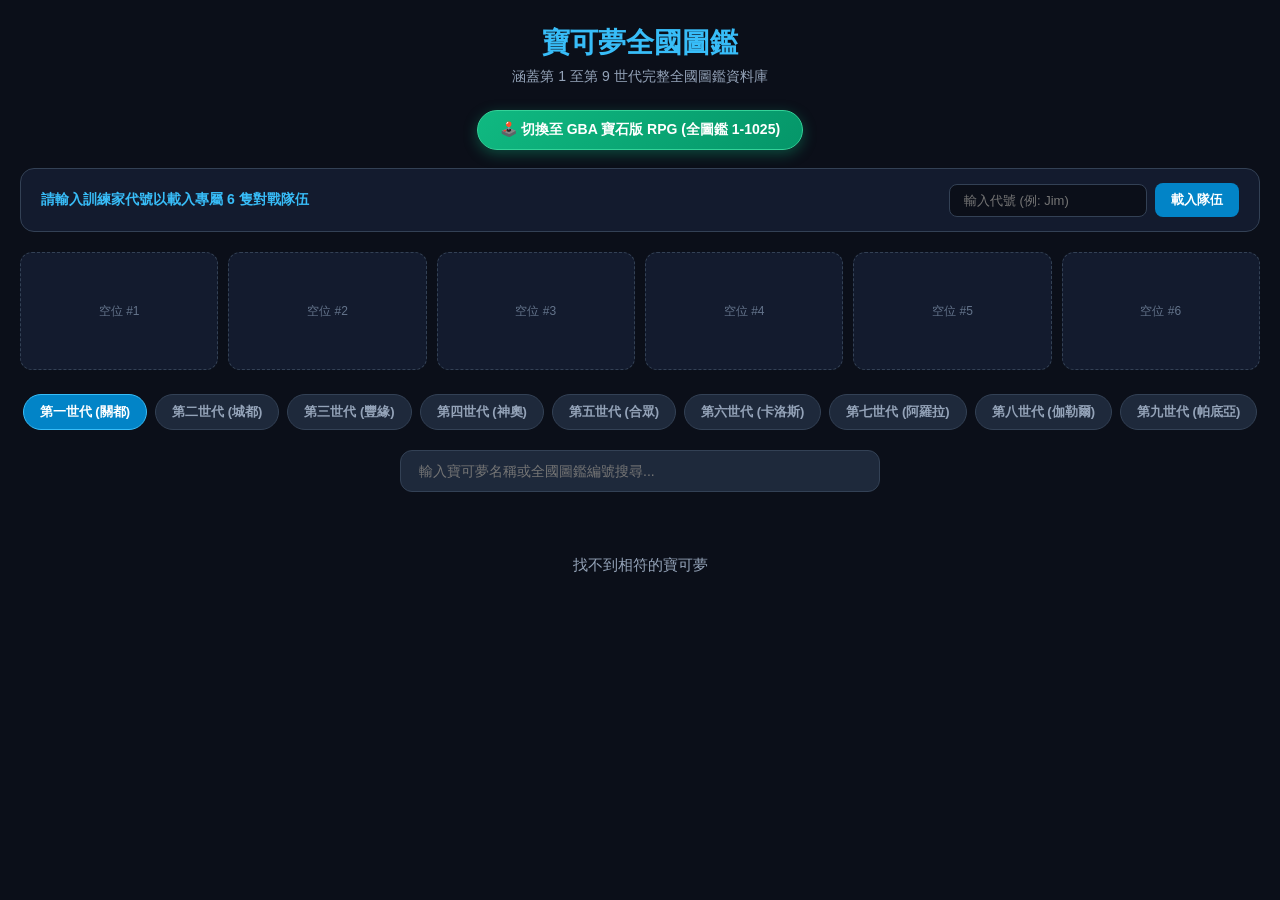
==== commit 8261a60d: "chore: 整理前後端模組化架構與 GBA 永久存檔服務並備份" ====
--- a/public/index.html
+++ b/public/index.html
@@ -56,9 +56,6 @@
   </style>
   <link rel="stylesheet" href="css/modal.css">
   <link rel="stylesheet" href="css/team.css">
-  <link rel="stylesheet" href="css/battle.css">
-  <link rel="stylesheet" href="css/vfx.css">
-  <link rel="stylesheet" href="css/rpg_map.css">
 </head>
 <body>
   <div class="container">
@@ -66,6 +63,16 @@
       <h1>寶可夢全國圖鑑</h1>
       <p class="subtitle">涵蓋第 1 至第 9 世代完整全國圖鑑資料庫</p>
     </header>
+
+    <div style="display:flex; justify-content:center; margin-bottom:18px;">
+      <button id="toggleGbaRpgBtn" style="background:linear-gradient(135deg,#10b981,#059669); color:#fff; border:1px solid #34d399; padding:10px 22px; border-radius:999px; font-weight:800; font-size:14px; cursor:pointer; box-shadow:0 4px 14px rgba(16,185,129,0.35); transition:transform 0.15s;">
+        🕹️ 切換至 GBA 寶石版 RPG (全圖鑑 1-1025)
+      </button>
+    </div>
+
+    <div id="gbaEmbedWrapper" style="display:none; width:100%; margin:0 auto 24px auto; border-radius:18px; overflow:hidden; border:2px solid #334155; box-shadow:0 20px 50px rgba(0,0,0,0.65); background:#0b0f17;">
+      <iframe id="gbaGameFrame" src="gba_pokedex_rpg.html" style="width:100%; height:720px; border:none; display:block;" title="GBA 寶石版全圖鑑 RPG"></iframe>
+    </div>
 
     <div class="gen-nav" id="genNav"></div>
 
@@ -191,8 +198,50 @@
   </script>
   <script src="js/modal.js"></script>
   <script src="js/team.js"></script>
-  <script src="js/battle.js"></script>
-  <script src="js/vfx.js"></script>
-  <script src="js/rpg_map.js"></script>
+<script>
+  (() => {
+    const btn = document.getElementById("toggleGbaRpgBtn");
+    const wrapper = document.getElementById("gbaEmbedWrapper");
+    const frame = document.getElementById("gbaGameFrame");
+    const genNav = document.getElementById("genNav");
+    const searchBox = document.querySelector(".search-box");
+    const grid = document.getElementById("pokemonGrid");
+    if (!btn || !wrapper) return;
+
+    let isGbaOpen = false;
+
+    const syncFrameTrainer = () => {
+      const tid = localStorage.getItem("trainer_id") || "";
+      if (frame && frame.contentWindow) {
+        frame.contentWindow.postMessage({ type: "SYNC_TRAINER", trainerId: tid }, "*");
+      }
+    };
+    if (frame) {
+      frame.addEventListener("load", syncFrameTrainer);
+    }
+
+    btn.addEventListener("click", () => {
+      isGbaOpen = !isGbaOpen;
+      if (isGbaOpen) {
+        wrapper.style.display = "block";
+        if (genNav) genNav.style.display = "none";
+        if (searchBox) searchBox.style.display = "none";
+        if (grid) grid.style.display = "none";
+        btn.textContent = "📖 返回全國圖鑑資料庫";
+        btn.style.background = "linear-gradient(135deg,#0284c7,#1d4ed8)";
+        btn.style.borderColor = "#38bdf8";
+        setTimeout(() => { if (frame && frame.contentWindow) { frame.contentWindow.postMessage({ type: "SYNC_TRAINER", trainerId: localStorage.getItem("trainer_id") || "" }, "*"); frame.contentWindow.focus(); } }, 100);
+      } else {
+        wrapper.style.display = "none";
+        if (genNav) genNav.style.display = "flex";
+        if (searchBox) searchBox.style.display = "flex";
+        if (grid) grid.style.display = "grid";
+        btn.textContent = "🕹️ 切換至 GBA 寶石版 RPG (全圖鑑 1-1025)";
+        btn.style.background = "linear-gradient(135deg,#10b981,#059669)";
+        btn.style.borderColor = "#34d399";
+      }
+    });
+  })();
+</script>
 </body>
 </html>
